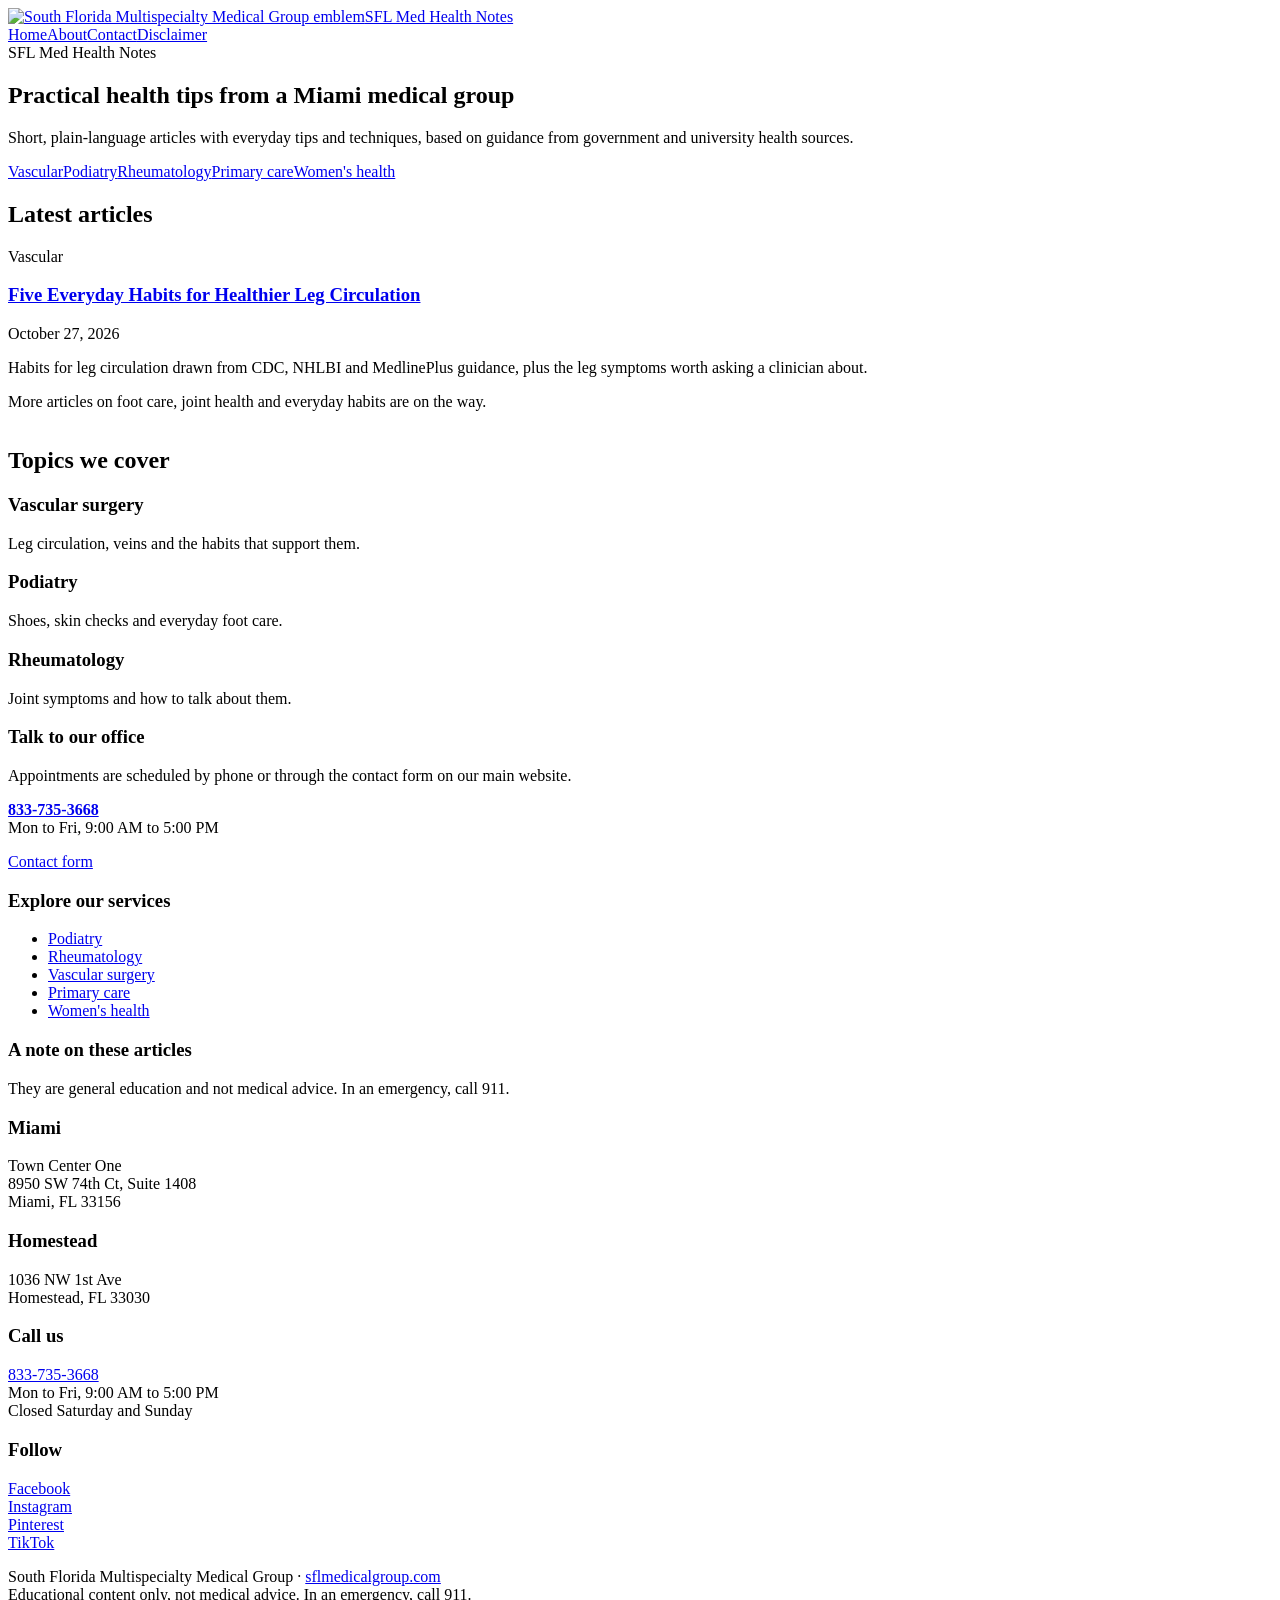
==== index.html @ c3a0ee1d "Add files via upload" ====
<!DOCTYPE html>
<html lang="en">
<head>
<meta charset="utf-8">
<meta name="viewport" content="width=device-width, initial-scale=1">
<title>SFL Med Health Notes</title>
<meta name="description" content="Practical health tips from South Florida Multispecialty Medical Group in Miami and Homestead. Educational content only, not medical advice.">
<link rel="canonical" href="https://sflmed.github.io/">
<link rel="icon" type="image/png" href="https://sflmed.github.io/assets/favicon.png">
<meta property="og:type" content="website">
<meta property="og:title" content="SFL Med Health Notes">
<meta property="og:description" content="Practical health tips from South Florida Multispecialty Medical Group in Miami and Homestead. Educational content only, not medical advice.">
<meta property="og:url" content="https://sflmed.github.io/">
<meta property="og:image" content="https://sflmed.github.io/assets/emblem.png">
<link rel="stylesheet" href="/assets/style.css">
</head>
<body>
<header class="site"><div class="wrap">
<a class="brand" href="/"><img src="/assets/favicon.png" alt="South Florida Multispecialty Medical Group emblem"><span>SFL Med Health Notes</span></a>
<nav><a href="/">Home</a><a href="/about.html">About</a><a href="/contact.html">Contact</a><a href="/disclaimer.html">Disclaimer</a></nav>
</div></header>
<section class="hero"><div class="wrap">
<span class="tag">SFL Med Health Notes</span>
<h1>Practical health tips from a Miami medical group</h1>
<p>Short, plain-language articles with everyday tips and techniques, based on guidance from government and university health sources.</p>
<div class="chips"><a href="https://sflmedicalgroup.com/vascular-surgery/">Vascular</a><a href="https://sflmedicalgroup.com/podiatry/">Podiatry</a><a href="https://sflmedicalgroup.com/rheumatology/">Rheumatology</a><a href="https://sflmedicalgroup.com/primary-care/">Primary care</a><a href="https://sflmedicalgroup.com/womens-health/">Women's health</a></div>
</div></section>
<div class="wrap"><div class="layout">
<main>
<h2>Latest articles</h2>
<div class="post-card"><span class="tag">Vascular</span><h3><a href="/posts/five-habits-healthier-leg-circulation.html">Five Everyday Habits for Healthier Leg Circulation</a></h3><p class="meta">October 27, 2026</p><p>Habits for leg circulation drawn from CDC, NHLBI and MedlinePlus guidance, plus the leg symptoms worth asking a clinician about.</p></div>
<p class="soon">More articles on foot care, joint health and everyday habits are on the way.</p>
<h2 style="margin-top:36px">Topics we cover</h2>
<div class="specialties">
<div class="spec"><h3>Vascular surgery</h3><p>Leg circulation, veins and the habits that support them.</p></div>
<div class="spec"><h3>Podiatry</h3><p>Shoes, skin checks and everyday foot care.</p></div>
<div class="spec"><h3>Rheumatology</h3><p>Joint symptoms and how to talk about them.</p></div>
</div>
</main>
<aside>
<div class="box"><h3>Talk to our office</h3><p>Appointments are scheduled by phone or through the contact form on our main website.</p><p><strong><a href="tel:+18337353668">833-735-3668</a></strong><br>Mon to Fri, 9:00 AM to 5:00 PM</p><p><a href="https://sflmedicalgroup.com/contact-us/">Contact form</a></p></div>
<div class="box"><h3>Explore our services</h3><ul>
<li><a href="https://sflmedicalgroup.com/podiatry/">Podiatry</a></li>
<li><a href="https://sflmedicalgroup.com/rheumatology/">Rheumatology</a></li>
<li><a href="https://sflmedicalgroup.com/vascular-surgery/">Vascular surgery</a></li>
<li><a href="https://sflmedicalgroup.com/primary-care/">Primary care</a></li>
<li><a href="https://sflmedicalgroup.com/womens-health/">Women's health</a></li>
</ul></div>
<div class="box"><h3>A note on these articles</h3><p>They are general education and not medical advice. In an emergency, call 911.</p></div>
</aside>
</div></div>
<footer class="site"><div class="wrap">
<div class="cols">
<div><h3>Miami</h3><p>Town Center One<br>8950 SW 74th Ct, Suite 1408<br>Miami, FL 33156</p></div>
<div><h3>Homestead</h3><p>1036 NW 1st Ave<br>Homestead, FL 33030</p></div>
<div><h3>Call us</h3><p><a href="tel:+18337353668">833-735-3668</a><br>Mon to Fri, 9:00 AM to 5:00 PM<br>Closed Saturday and Sunday</p></div>
<div><h3>Follow</h3><p><a href="https://www.facebook.com/SFLMED/">Facebook</a><br><a href="https://www.instagram.com/sflmedicalgroup/">Instagram</a><br><a href="https://www.pinterest.com/sflmedicalgroup/">Pinterest</a><br><a href="https://www.tiktok.com/@sflmedicalgroup">TikTok</a></p></div>
</div>
<p class="fine">South Florida Multispecialty Medical Group &middot; <a href="https://sflmedicalgroup.com/">sflmedicalgroup.com</a><br>Educational content only, not medical advice. In an emergency, call 911.</p>
</div></footer>
</body>
</html>
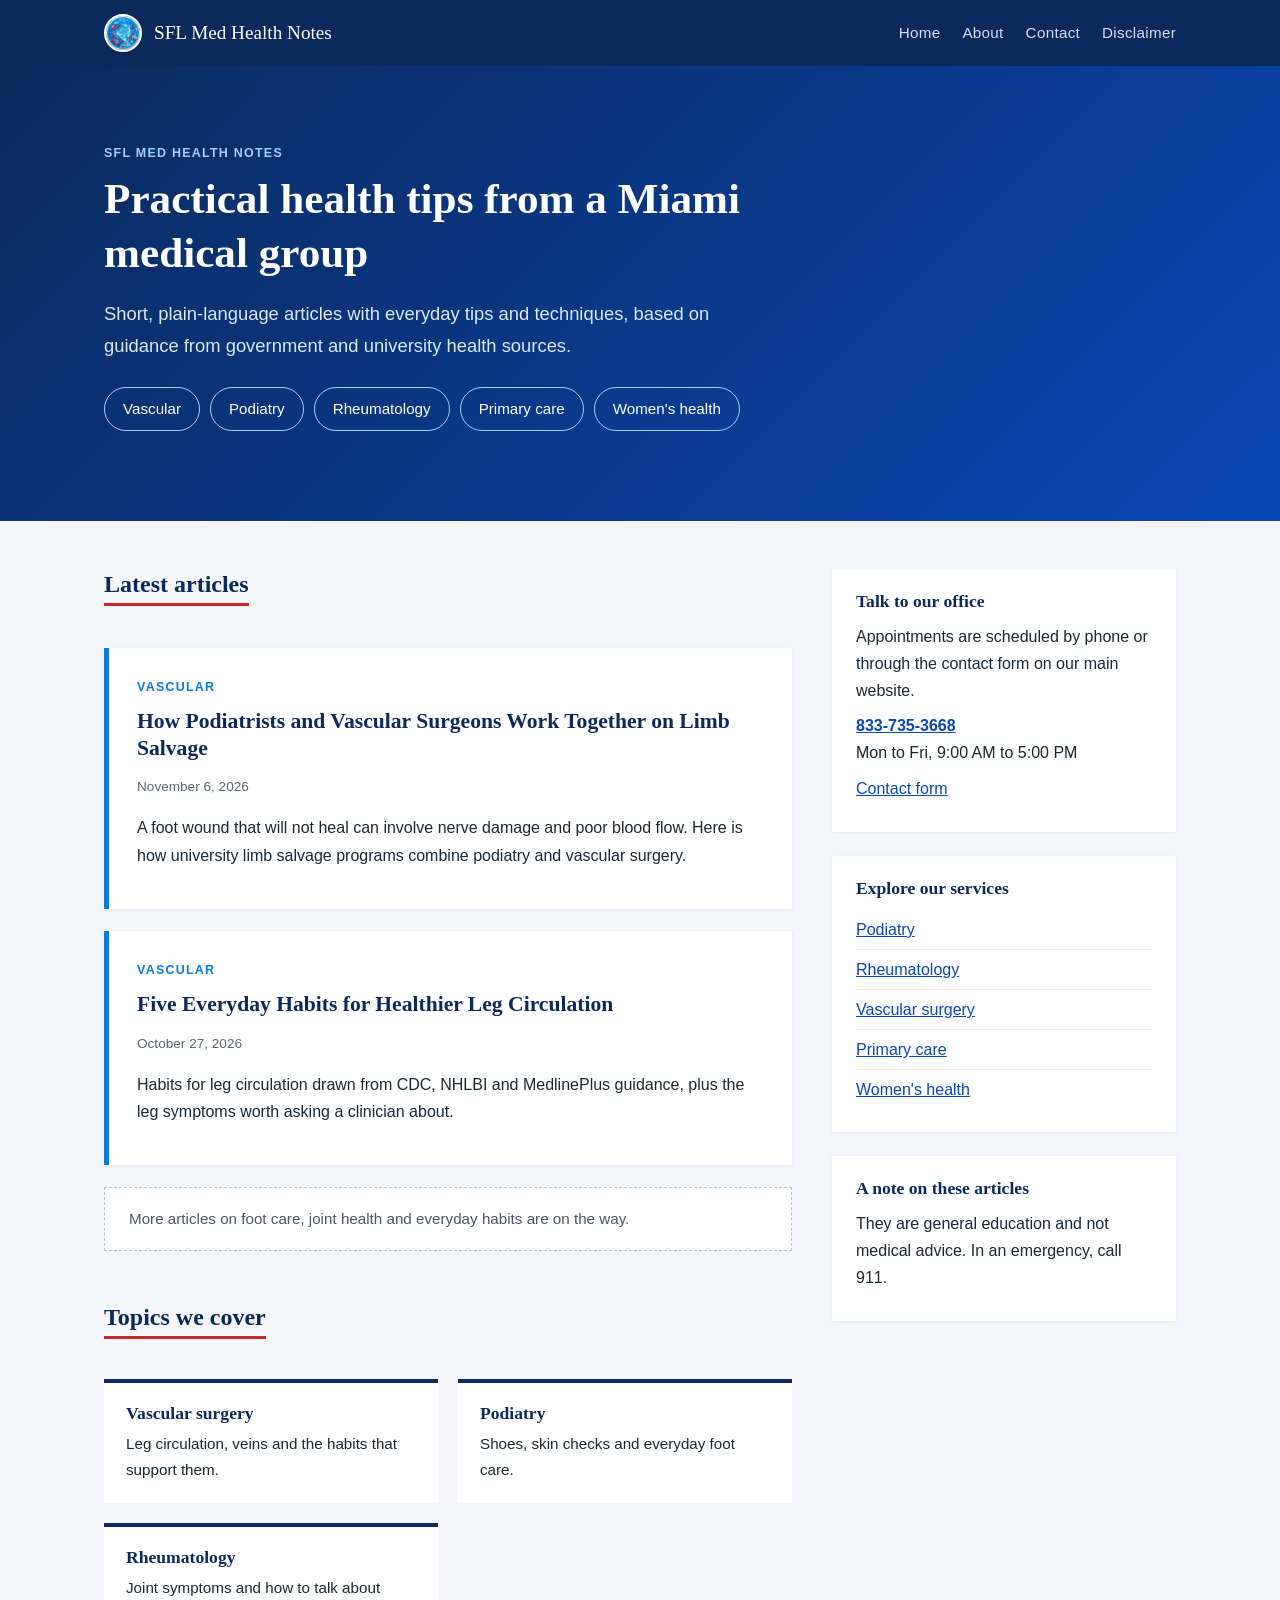
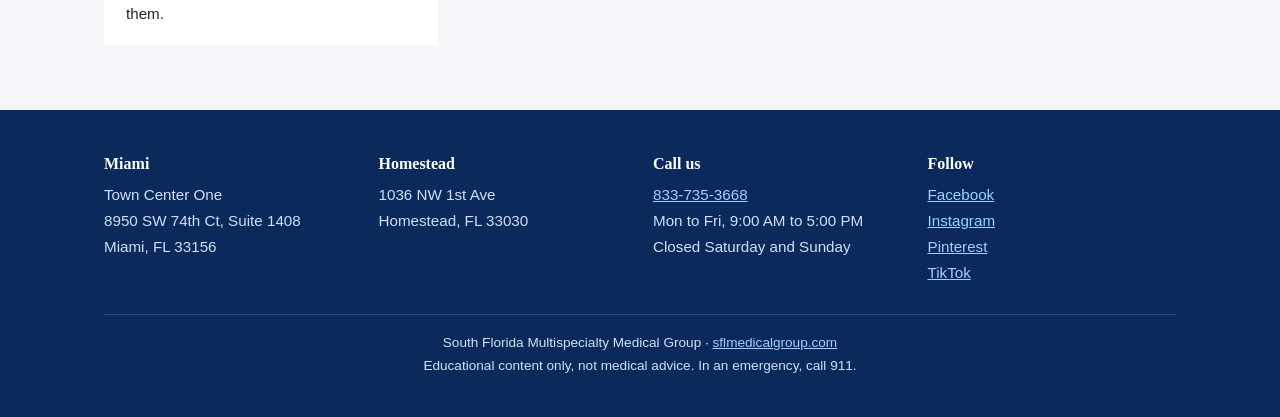
==== commit 632d4461: "Add files via upload" ====
--- a/index.html
+++ b/index.html
@@ -28,6 +28,7 @@
 <div class="wrap"><div class="layout">
 <main>
 <h2>Latest articles</h2>
+<div class="post-card"><span class="tag">Vascular</span><h3><a href="/posts/podiatrist-vascular-surgeon-limb-salvage.html">How Podiatrists and Vascular Surgeons Work Together on Limb Salvage</a></h3><p class="meta">November 6, 2026</p><p>A foot wound that will not heal can involve nerve damage and poor blood flow. Here is how university limb salvage programs combine podiatry and vascular surgery.</p></div>
 <div class="post-card"><span class="tag">Vascular</span><h3><a href="/posts/five-habits-healthier-leg-circulation.html">Five Everyday Habits for Healthier Leg Circulation</a></h3><p class="meta">October 27, 2026</p><p>Habits for leg circulation drawn from CDC, NHLBI and MedlinePlus guidance, plus the leg symptoms worth asking a clinician about.</p></div>
 <p class="soon">More articles on foot care, joint health and everyday habits are on the way.</p>
 <h2 style="margin-top:36px">Topics we cover</h2>
--- a/assets/style.css
+++ b/assets/style.css
@@ -0,0 +1,50 @@
+*{box-sizing:border-box}
+:root{--navy:#0b2a5b;--blue:#0847b5;--sky:#0a7bd6;--paper:#f4f6f9;--ink:#1d2733;--red:#c62828}
+body{margin:0;font-family:-apple-system,BlinkMacSystemFont,"Segoe UI",Roboto,Helvetica,Arial,sans-serif;color:var(--ink);line-height:1.7;background:var(--paper)}
+a{color:var(--blue)}
+h1,h2,h3{font-family:Georgia,"Times New Roman",serif;color:var(--navy);line-height:1.25}
+.wrap{max-width:1120px;margin:0 auto;padding:0 24px}
+.narrow{max-width:740px;margin:0 auto;padding:0 24px}
+header.site{background:var(--navy)}
+header.site .wrap{display:flex;flex-wrap:wrap;align-items:center;justify-content:space-between;gap:10px;padding-top:14px;padding-bottom:14px}
+.brand{display:flex;align-items:center;gap:12px;color:#fff;text-decoration:none;font-family:Georgia,serif;font-size:1.2rem}
+.brand img{width:38px;height:38px;border-radius:50%;border:2px solid #fff}
+nav a{color:#cfe0f7;text-decoration:none;margin-left:22px;font-size:.95rem;letter-spacing:.02em}
+nav a:hover{color:#fff;text-decoration:underline}
+.hero{background:linear-gradient(135deg,#0b2a5b 0%,#0847b5 100%);color:#fff;padding:72px 0 80px}
+.hero h1{color:#fff;font-size:2.7rem;max-width:780px;margin:0 0 18px}
+.hero p{font-size:1.15rem;max-width:660px;color:#dbe8fa;margin:0 0 26px}
+.tag{display:inline-block;font-size:.78rem;font-weight:700;letter-spacing:.1em;text-transform:uppercase;color:var(--sky);margin-bottom:8px}
+.hero .tag{color:#9fd0ff}
+.chips a{display:inline-block;margin:0 10px 10px 0;padding:8px 18px;border:1px solid #9fd0ff;border-radius:999px;color:#fff;text-decoration:none;font-size:.95rem}
+.chips a:hover{background:#fff;color:var(--navy)}
+.layout{display:grid;grid-template-columns:minmax(0,2fr) minmax(0,1fr);gap:40px;padding:48px 0 64px}
+.layout h2{margin-top:0;font-size:1.5rem;border-bottom:3px solid var(--red);display:inline-block;padding-bottom:4px}
+.post-card{background:#fff;border-left:5px solid var(--sky);padding:24px 28px;margin:22px 0;box-shadow:0 1px 3px rgba(11,42,91,.08)}
+.post-card h3{margin:2px 0 6px;font-size:1.35rem}
+.post-card h3 a{text-decoration:none;color:var(--navy)}
+.post-card h3 a:hover{text-decoration:underline}
+.meta{font-size:.85rem;color:#5b6673}
+.soon{background:#fff;border:1px dashed #b8c4d6;padding:18px 24px;color:#4a5668;font-size:.95rem}
+aside .box{background:#fff;padding:22px 24px;margin-bottom:24px;box-shadow:0 1px 3px rgba(11,42,91,.08)}
+aside h3{margin:0 0 10px;font-size:1.1rem}
+aside ul{list-style:none;padding:0;margin:0}
+aside li{padding:6px 0;border-bottom:1px solid #e6ebf2}
+aside li:last-child{border:0}
+aside p{margin:0 0 8px}
+.specialties{display:grid;grid-template-columns:repeat(auto-fit,minmax(220px,1fr));gap:20px;margin-top:20px}
+.spec{background:#fff;padding:20px 22px;border-top:4px solid var(--navy)}
+.spec h3{margin:0 0 6px;font-size:1.1rem}
+.spec p{margin:0;font-size:.95rem}
+.page{background:#fff;padding:40px 0 56px}
+.page h1{font-size:2.1rem}
+.page h2{font-size:1.3rem;margin-top:1.8em}
+.sources{font-size:.92rem;color:#3b4654;border-top:1px solid #dfe5ee;margin-top:2em;padding-top:1em}
+.facts{background:var(--paper);padding:18px 22px;border-left:4px solid var(--red);margin:24px 0}
+footer.site{background:var(--navy);color:#cfe0f7;padding:44px 0 26px}
+footer.site h3{color:#fff;font-size:1rem;margin:0 0 8px}
+footer.site a{color:#9fd0ff}
+.cols{display:grid;grid-template-columns:repeat(auto-fit,minmax(220px,1fr));gap:26px}
+.cols p{margin:0;font-size:.95rem}
+.fine{border-top:1px solid #29467d;margin-top:28px;padding-top:16px;font-size:.85rem;text-align:center}
+@media(max-width:820px){.layout{grid-template-columns:1fr}.hero h1{font-size:2rem}}
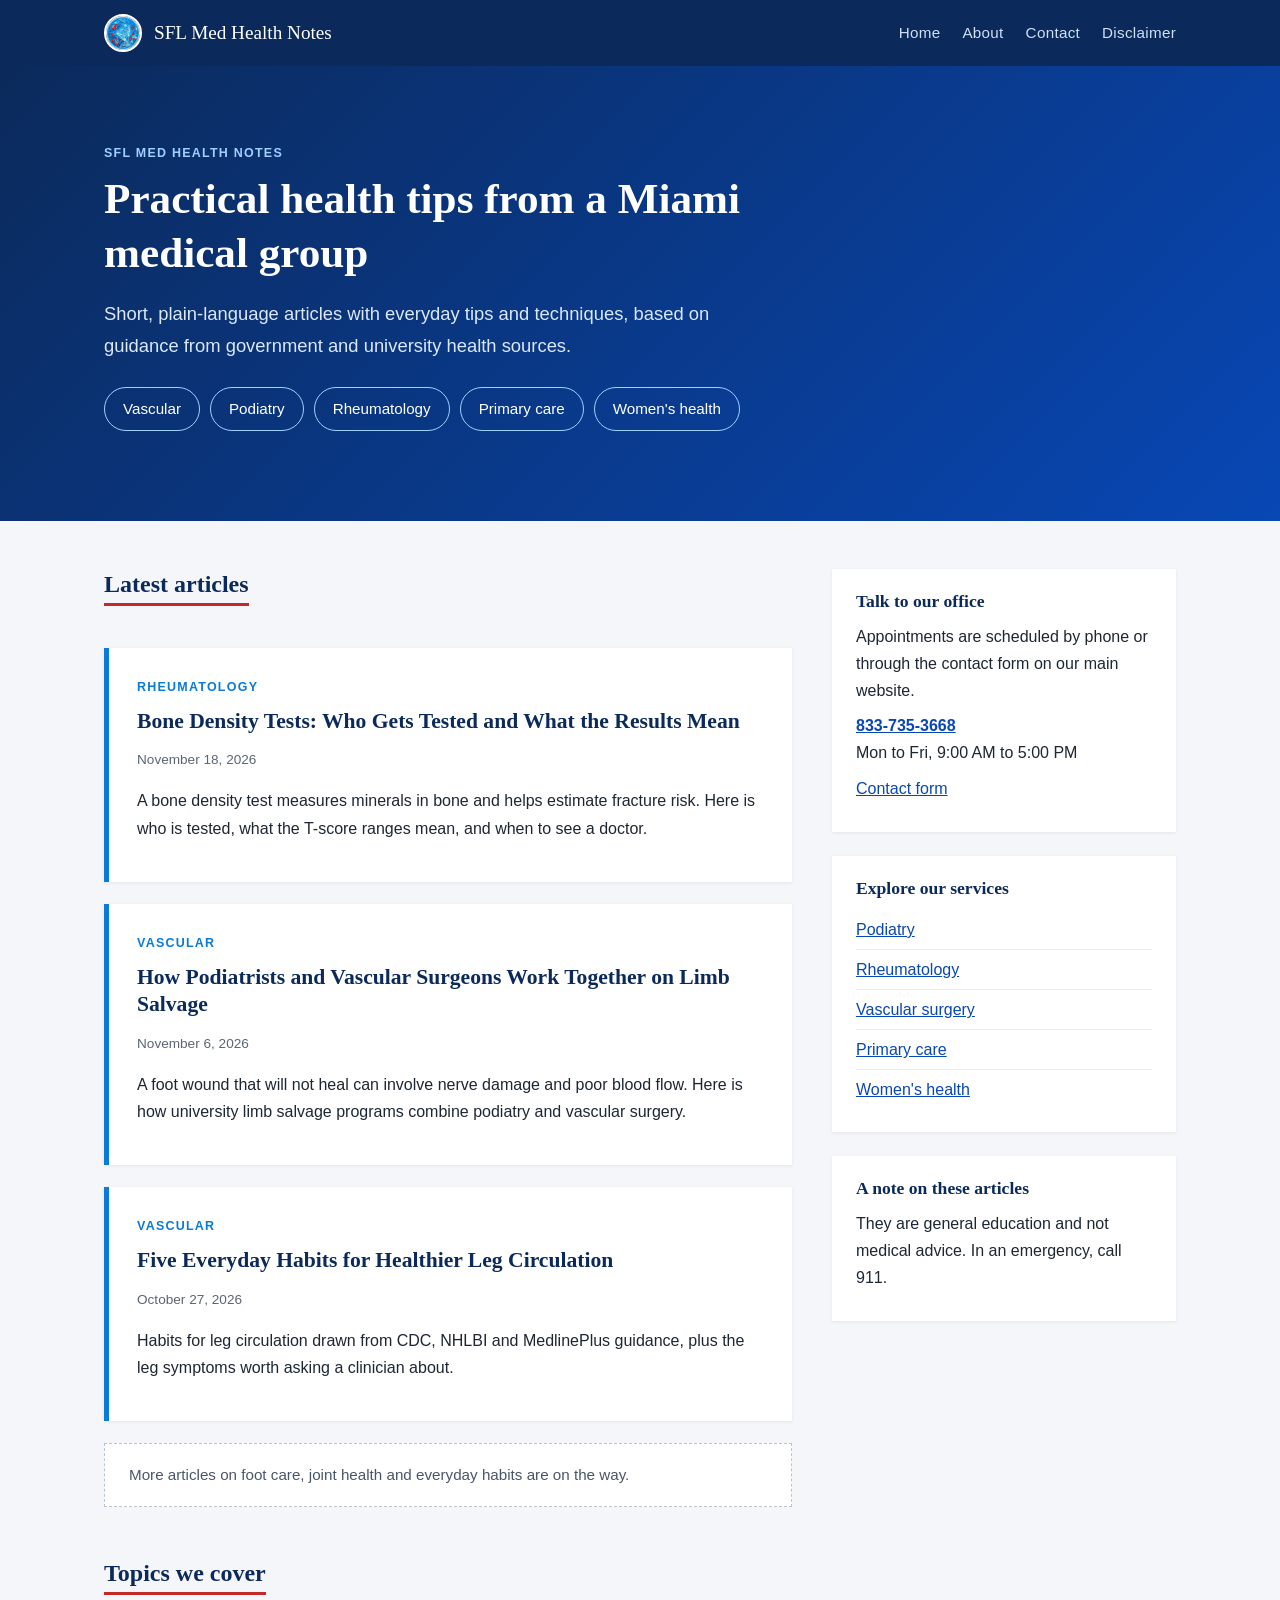
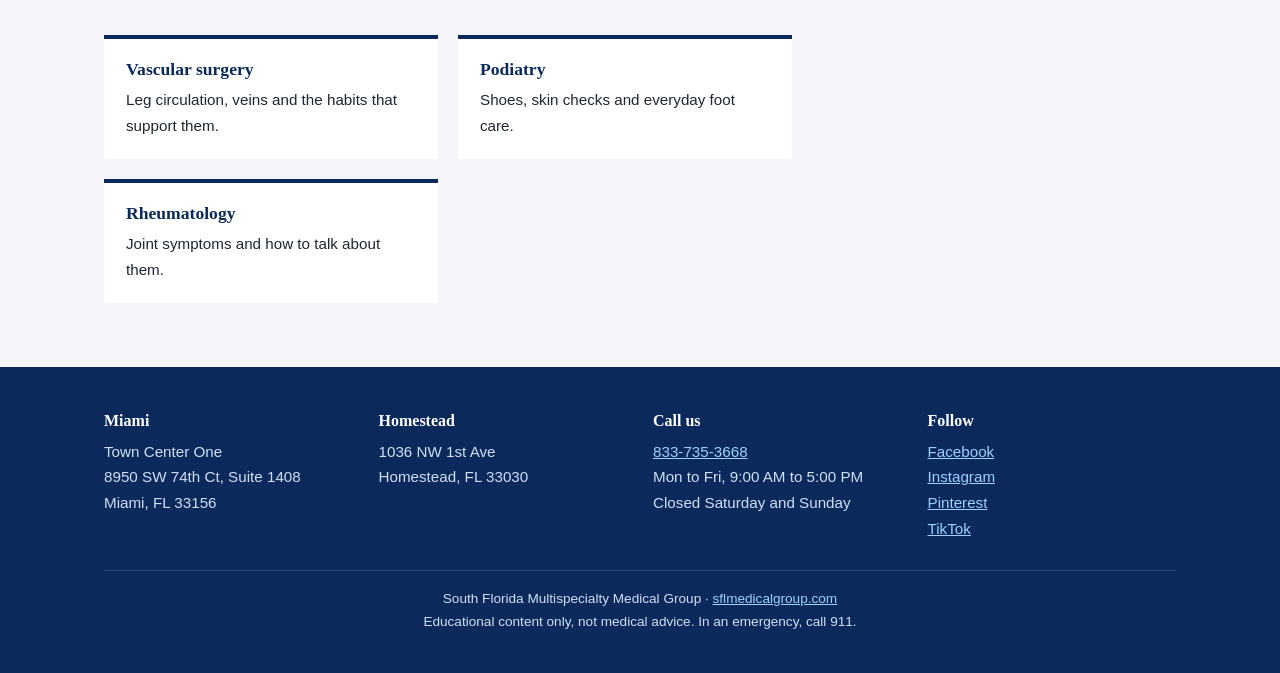
==== commit 1cf98483: "Add files via upload" ====
--- a/index.html
+++ b/index.html
@@ -28,6 +28,7 @@
 <div class="wrap"><div class="layout">
 <main>
 <h2>Latest articles</h2>
+<div class="post-card"><span class="tag">Rheumatology</span><h3><a href="/posts/bone-density-test-who-is-tested-results.html">Bone Density Tests: Who Gets Tested and What the Results Mean</a></h3><p class="meta">November 18, 2026</p><p>A bone density test measures minerals in bone and helps estimate fracture risk. Here is who is tested, what the T-score ranges mean, and when to see a doctor.</p></div>
 <div class="post-card"><span class="tag">Vascular</span><h3><a href="/posts/podiatrist-vascular-surgeon-limb-salvage.html">How Podiatrists and Vascular Surgeons Work Together on Limb Salvage</a></h3><p class="meta">November 6, 2026</p><p>A foot wound that will not heal can involve nerve damage and poor blood flow. Here is how university limb salvage programs combine podiatry and vascular surgery.</p></div>
 <div class="post-card"><span class="tag">Vascular</span><h3><a href="/posts/five-habits-healthier-leg-circulation.html">Five Everyday Habits for Healthier Leg Circulation</a></h3><p class="meta">October 27, 2026</p><p>Habits for leg circulation drawn from CDC, NHLBI and MedlinePlus guidance, plus the leg symptoms worth asking a clinician about.</p></div>
 <p class="soon">More articles on foot care, joint health and everyday habits are on the way.</p>
